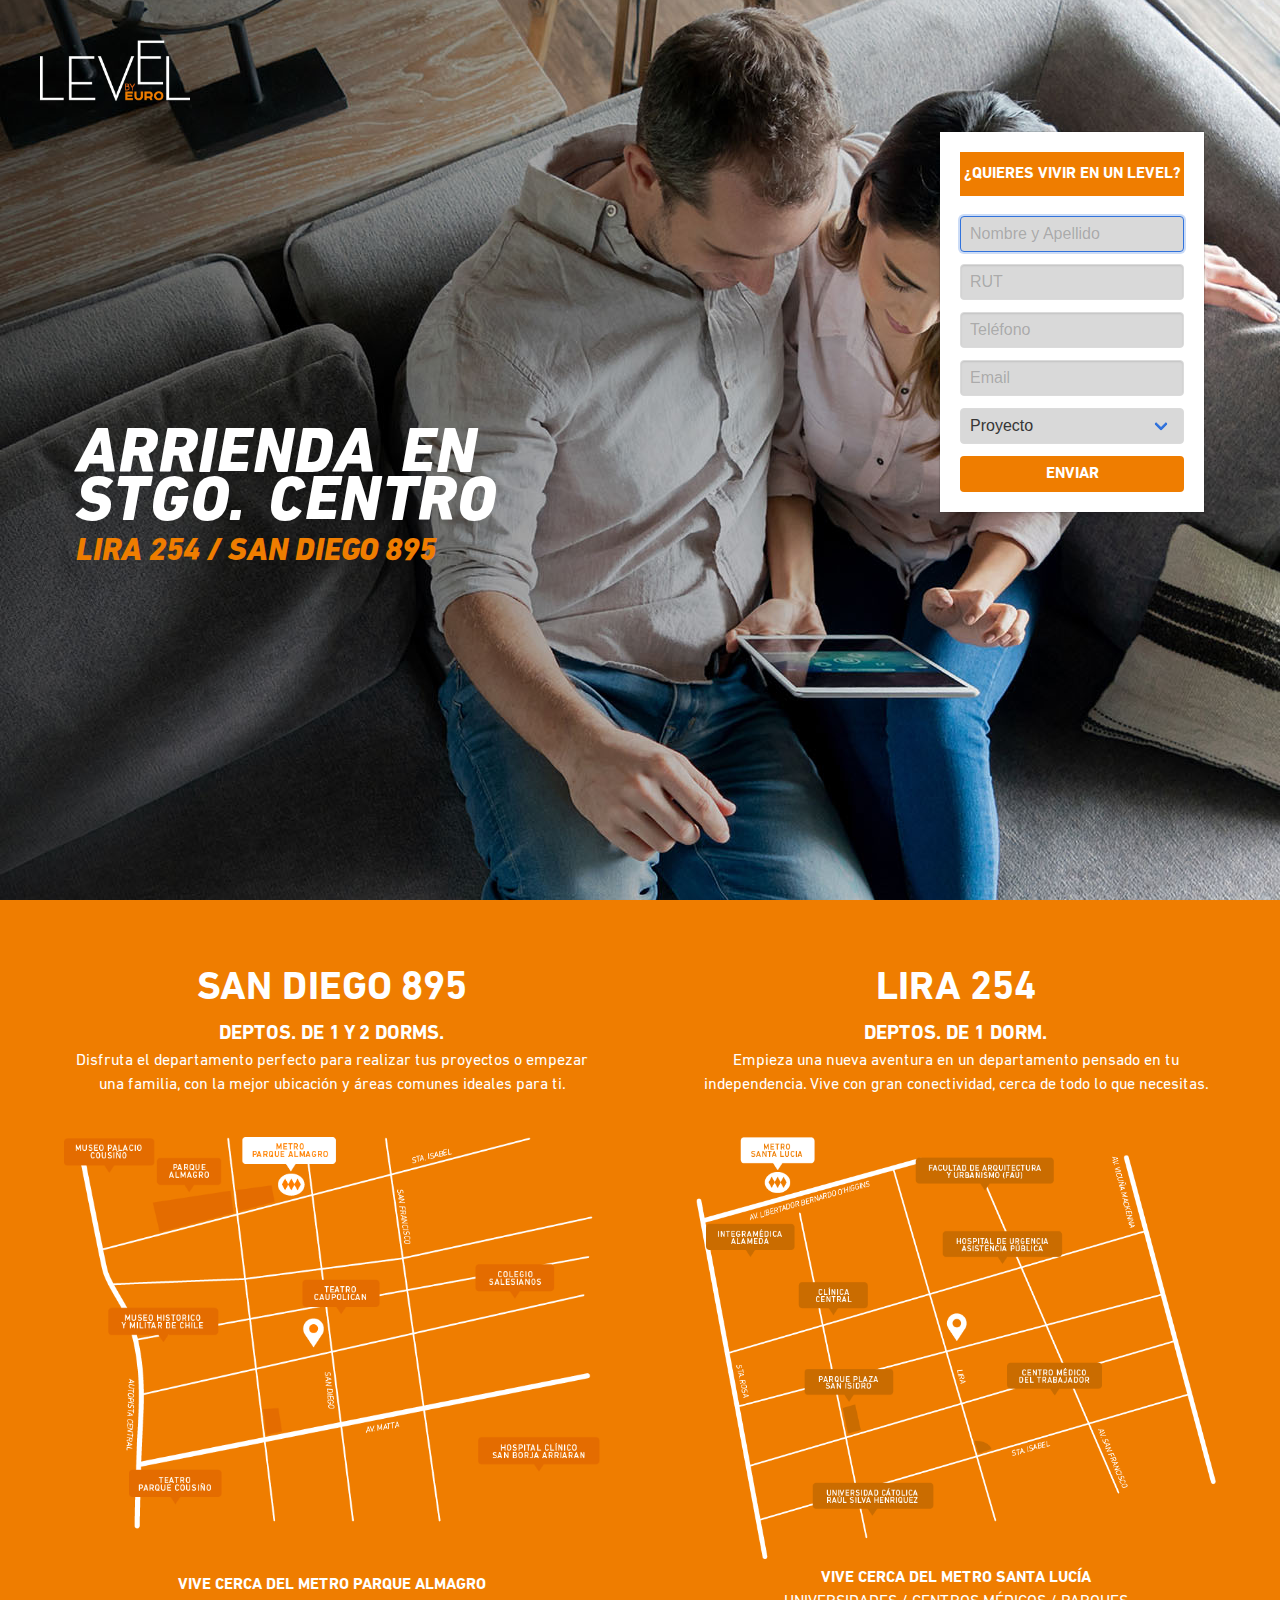
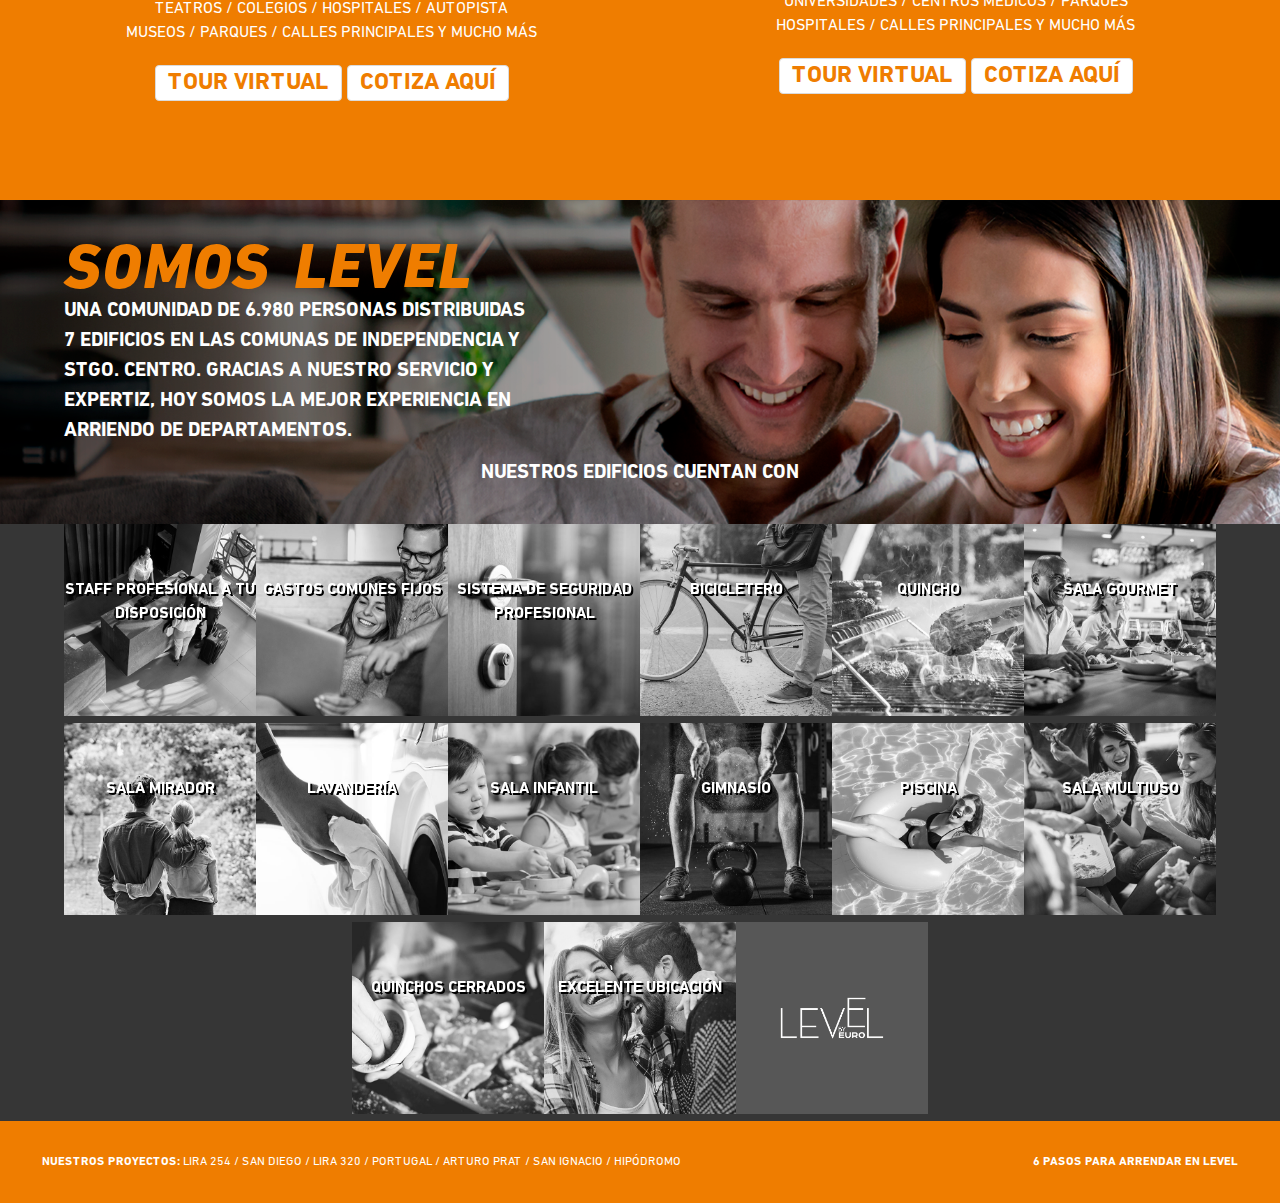
==== index.html @ c282cc86 "Lanzamiento lira 254 San diego, landing casi terminada" ====
<!DOCTYPE html>
<html lang="es">
  <head>
    <meta charset="UTF-8" />
    <meta name="viewport" content="width=device-width, initial-scale=1.0" />
    <meta http-equiv="X-UA-Compatible" content="ie=edge" />
    <title>LEVEL Arriendos</title>
    <link rel="stylesheet" href="assets/css/style.min.css" />
  </head>

  <body>

    <!-- portada -->
    <section class="hero is-fullheight bg-img">
      <nav class="navbar" role="navigation" aria-label="main navigation">
        <div id="mostrar" class="navbar-brand plt40">
          <a class="" href=".">
            <img src="./assets/img/level_logo.png" width="150px" alt="Level Arriendos">
          </a>
        </div>
      </nav>

      <div class="hero-head">
      </div>
      <div class="hero-body is-left">
        <div class="container">
          <div class="columns is-marginless is-paddingless is-centered">
            <div class="column is-9-tablet">
              <p class="has-text-white is-size-1 is-size-2-mobile has-text-left DINN has-text-weight-bold is-italic portada">ARRIENDA EN<br>STGO. CENTRO</p>
              <p class="has-text-white is-size-3 is-size-4-mobile has-text-left DINN has-text-weight-bold is-italic has-text-primary">LIRA 254 / SAN DIEGO 895</p>
            </div>
            <div id="tituloP" class="column is-3-tablet ajuste" style="margin-top: -300px;">
              <!-- <div class="box"> -->
                <form action="" method="post">
                    <div id="f-close" class="box flotante">                                              
                      <div class="has-background-primary is-centered mb20 is-fixed-top">
                        <a href="#mostrar" class="button is-primary is-fullwidth has-text-white DINN has-text-weight-bold has-text-white is-size-4 is-size-6 has-text-centered ptb10">¿QUIERES VIVIR EN UN LEVEL?</a>
                      </div>                      
                    </div>
                    <div id="f-open" class="box">
                      <div class="has-background-primary is-centered mb20">
                        <p class="is-fullwidth has-text-white DINN has-text-weight-bold has-text-white is-size-4 is-size-6 has-text-centered ptb10">¿QUIERES VIVIR EN UN LEVEL?</p>
                      </div>

                      <!-- nombre -->
                      <div class="field">                            
                        <div class="control">
                          <input class="input" type="text" id="nombres" name="nombres" placeholder="Nombre y Apellido" autofocus required>
                        </div>
                      </div>
                        
                      <!-- rut -->
                      <div class="field">                            
                        <div class="control">
                          <input class="input" type="text" id="rut" name="rut" placeholder="RUT" required>
                        </div>
                      </div>
                      
                      <!-- telefono -->
                      <div class="field">                            
                        <div class="control">
                          <input class="input" type="text" id="telefono" name="telefono" placeholder="Teléfono" required>
                        </div>
                      </div>
                        
                      <!-- email -->
                      <div class="field">
                        <div class="control">
                          <input class="input" type="email" name="email" placeholder="Email" required>
                        </div>
                      </div>
                        
                      <!-- proyecto -->
                      <div class="field">
                        <div class="control">
                          <div class="select is-fullwidth">
                            <select name="proyecto" id="proyecto">
                              <option value="" disabled selected>Proyecto</option>
                              <option value="Lira 254">Lira 254</option>
                              <option value="San Diego">San Diego</option>
                            </select>
                          </div>
                        </div>
                      </div>

                      <!-- boton -->
                      <div class="">
                        <button class="button is-fullwidth is-primary"><p class="DINN has-text-weight-bold">ENVIAR</p></button>
                      </div>
                          
                    </div>
                </form>
              <!-- </div> -->
            </div>
          </div>          
        </div>
      </div>
      <div class="hero-foot"></div>
    </section>
    
    <!-- planos -->
    <section class="hero is-fullheight has-background-primary" style="z-index: 999;">
      <div class="hero-head"></div>
      <div class="hero-body">
        <div class="container">          
          <div class="columns is-marginless is-paddingless is-centered">

            <!-- san diego -->
            <div class="colum is-5 is-12-mobile is-centered">

              <!-- cabecera -->
              <div class="has-text-centered mb40">
                <p class="has-text-white DINN has-text-weight-bold is-size-2">SAN DIEGO 895</p>
                <p class="has-text-white DINN has-text-weight-bold is-size-5">DEPTOS. DE 1 Y 2 DORMS.</p>
                <p class="has-text-white DINN has-text-weight-normal is-size-6">Disfruta el departamento perfecto para realizar tus proyectos o empezar una familia, con la mejor ubicación y áreas comunes ideales para ti.</p>
              </div>

              <!-- mapa -->
              <div class="mb27">
                <img src="./assets/img/sandiego.png" alt="">
              </div>

              <!-- footer -->
              <div class="has-text-centered mb20">
                <p class="has-text-white DINN has-text-weight-bold is-size-6">VIVE CERCA DEL METRO PARQUE ALMAGRO</p>
                <p class="has-text-white DINN has-text-weight-normal is-size-6 is-size-7-mobile">TEATROS / COLEGIOS / HOSPITALES / AUTOPISTA</p>
                <p class="has-text-white DINN has-text-weight-normal is-size-6 is-size-7-mobile">MUSEOS / PARQUES / CALLES PRINCIPALES Y MUCHO MÁS</p>
              </div>

              <div class="has-text-centered mb40">
                <a href="" class="button"><p class="DINN has-text-weight-bold is-size-4 is-size-5-mobile has-text-primary">TOUR VIRTUAL</p></a>
                <a id="cotiza-sandiego" href="#mostrar" class="button"><p class="DINN has-text-weight-bold is-size-4 is-size-5-mobile has-text-primary">COTIZA AQUÍ </p></a>
              </div>

            </div>

            <!-- intermedio -->
            <div class="column is-1 is-hidden-mobile"></div>

            <!-- lira 254 -->
            <div class="colum is-5 is-12-mobile is-centered">
              <!-- cabecera -->
              <div class="has-text-centered mb40">
                <p class="has-text-white DINN has-text-weight-bold is-size-2">LIRA 254</p>
                <p class="has-text-white DINN has-text-weight-bold is-size-5">DEPTOS. DE 1 DORM.</p>
                <p class="has-text-white DINN has-text-weight-normal is-size-6">Empieza una nueva aventura en un departamento pensado en tu independencia. Vive con gran conectividad, cerca de todo lo que necesitas.</p>
              </div>

              <!-- mapa -->
              <div class="">
                <img src="./assets/img/lira254.png" alt="">
              </div>

              <!-- footer -->
              <div class="has-text-centered mb20">
                <p class="has-text-white DINN has-text-weight-bold is-size-6">VIVE CERCA DEL METRO SANTA LUCÍA</p>
                <p class="has-text-white DINN has-text-weight-normal is-size-6 is-size-7-mobile">UNIVERSIDADES / CENTROS MÉDICOS / PARQUES</p>
                <p class="has-text-white DINN has-text-weight-normal is-size-6 is-size-7-mobile">HOSPITALES / CALLES PRINCIPALES Y MUCHO MÁS</p>
              </div>

              <div class="has-text-centered mb40">
                <a href="" class="button"><p class="DINN has-text-weight-bold is-size-4 is-size-5-mobile has-text-primary">TOUR VIRTUAL</p></a>
                <a id="cotiza-lira" href="#mostrar" class="button"><p class="DINN has-text-weight-bold is-size-4 is-size-5-mobile has-text-primary">COTIZA AQUÍ </p></a>
              </div>

            </div>
          </div>
        </div>
      </div>
      <div class="hero-foot"></div>
    </section>
    
    <!-- amenities -->
    <section class="hero is-fullheight has-background-dark">            
            
      <div class="hero-body bg-img2">
        <div class="container">              

          <div class="columns pt-50">
            <div class="column is-5 is-12-mobile">
              <p class="has-text-primary is-size-1 is-size-2-mobile has-text-left DINN has-text-weight-bold is-italic portada">SOMOS LEVEL</p>
              <P class="has-text-white is-size-5 is-size-5-mobile has-text-left DINN has-text-weight-bold">UNA COMUNIDAD DE 6.980 PERSONAS 
                  DISTRIBUIDAS 7 EDIFICIOS EN LAS COMUNAS 
                  DE INDEPENDENCIA Y STGO. CENTRO. 
                  GRACIAS A NUESTRO SERVICIO Y EXPERTIZ, 
                  HOY SOMOS LA MEJOR EXPERIENCIA EN 
                  ARRIENDO DE DEPARTAMENTOS.</P>
            </div>            
          </div>
          <div class="columns is-12 is-12-mobile is-centered">
              <P class="has-text-white is-size-5 is-size-5-mobile has-text-left DINN has-text-weight-bold">NUESTROS EDIFICIOS CUENTAN CON</p>
          </div>
        </div>
      </div>
      <div class="hero-foot">
        <div class="container">
          <div class="columns is-marginless is-multiline is-mobile is-centered">
            <div class="column imagen is-centered is-paddingless is-2-desktop is-2-tablet is-4-mobile" data-overlay>
              <img src="./assets/img/09.jpg" alt="">
              <div class="titulos">
                <p class="frase DINN has-text-weight-bold has-text-centered has-text-white">STAFF PROFESIONAL A TU DISPOSICIÓN</p>
              </div>
            </div>
            <div class="column imagen is-centered is-paddingless is-2-desktop is-2-tablet is-4-mobile" data-overlay>
              <img src="./assets/img/10.jpg" alt="">
              <div class="titulos">
                <p class="frase DINN has-text-weight-bold has-text-centered has-text-white">GASTOS COMUNES FIJOS</p>
              </div>
            </div>
            <div class="column imagen is-centered is-paddingless is-2-desktop is-2-tablet is-4-mobile" data-overlay>
              <img src="./assets/img/11.jpg" alt="">
              <div class="titulos">
                <p class="frase DINN has-text-weight-bold has-text-centered has-text-white">SISTEMA DE SEGURIDAD PROFESIONAL</p>
              </div>
            </div>
            <div class="column imagen is-centered is-paddingless is-2-desktop is-2-tablet is-4-mobile" data-overlay>
              <img src="./assets/img/12.jpg" alt="">
              <div class="titulos">
                <p class="frase DINN has-text-weight-bold has-text-centered has-text-white">BICICLETERO</p>
              </div>
            </div>
            <div class="column imagen is-centered is-paddingless is-2-desktop is-2-tablet is-4-mobile" data-overlay>
              <img src="./assets/img/13.jpg" alt="">
              <div class="titulos">
                <p class="frase DINN has-text-weight-bold has-text-centered has-text-white">QUINCHO</p>
              </div>
            </div>
            <div class="column imagen is-centered is-paddingless is-2-desktop is-2-tablet is-4-mobile" data-overlay>
              <img src="./assets/img/14.jpg" alt="">
              <div class="titulos">
                <p class="frase DINN has-text-weight-bold has-text-centered has-text-white">SALA GOURMET</p>
              </div>
            </div>
            <div class="column imagen is-centered is-paddingless is-2-desktop is-2-tablet is-4-mobile" data-overlay>
              <img src="./assets/img/15.jpg" alt="">
              <div class="titulos">
                <p class="frase DINN has-text-weight-bold has-text-centered has-text-white">SALA MIRADOR</p>
              </div>
            </div>
            <div class="column imagen is-centered is-paddingless is-2-desktop is-2-tablet is-4-mobile" data-overlay>
              <img src="./assets/img/16.jpg" alt="">
              <div class="titulos">
                <p class="frase DINN has-text-weight-bold has-text-centered has-text-white">LAVANDERÍA</p>
              </div>
            </div>
            <div class="column imagen is-centered is-paddingless is-2-desktop is-2-tablet is-4-mobile" data-overlay>
              <img src="./assets/img/17.jpg" alt="">
              <div class="titulos">
                <p class="frase DINN has-text-weight-bold has-text-centered has-text-white">SALA INFANTIL</p>
              </div>
            </div>
            <div class="column imagen is-centered is-paddingless is-2-desktop is-2-tablet is-4-mobile" data-overlay>
              <img src="./assets/img/18.jpg" alt="">
              <div class="titulos">
                <p class="frase DINN has-text-weight-bold has-text-centered has-text-white">GIMNASIO</p>
              </div>
            </div>
            <div class="column imagen is-centered is-paddingless is-2-desktop is-2-tablet is-4-mobile" data-overlay>
              <img src="./assets/img/19.jpg" alt="">
              <div class="titulos">
                <p class="frase DINN has-text-weight-bold has-text-centered has-text-white">PISCINA</p>
              </div>
            </div>
            <div class="column imagen is-centered is-paddingless is-2-desktop is-2-tablet is-4-mobile" data-overlay>
              <img src="./assets/img/20.jpg" alt="">
              <div class="titulos">
                <p class="frase DINN has-text-weight-bold has-text-centered has-text-white">SALA MULTIUSO</p>
              </div>
            </div>
            <div class="column imagen is-centered is-paddingless is-2-desktop is-2-tablet is-4-mobile" data-overlay>
              <img src="./assets/img/21.jpg" alt="">
              <div class="titulos">
                <p class="frase DINN has-text-weight-bold has-text-centered has-text-white">QUINCHOS CERRADOS</p>
              </div>
            </div>
            <div class="column imagen is-centered is-paddingless is-2-desktop is-2-tablet is-4-mobile" data-overlay>
              <img src="./assets/img/22.jpg" alt="">
              <div class="titulos">
                <p class="frase DINN has-text-weight-bold has-text-centered has-text-white">EXCELENTE UBICACIÓN</p>
              </div>
            </div>
            <div class="column is-centered is-paddingless is-2-desktop is-2-tablet is-4-mobile"><img src="./assets/img/25.jpg" alt=""></div>
          </div>
        </div>
                              
        <div class="columns is-marginless is-paddingless has-background-primary DINN">
          <div class="column is-9">
            <p class="is-size-7 has-text-white ptlb20 is-hidden-mobile"><span class="has-text-weight-bold">NUESTROS PROYECTOS: </span>
              <a class="has-text-white has-text-weight-normal" href="http://www.leveleuro.cl/nuestros-edificios/lira254/" target="_blank">LIRA 254</a> /
              <a class="has-text-white has-text-weight-normal" href="http://www.leveleuro.cl/nuestros-edificios/san-diego/" target="_blank">SAN DIEGO</a> /
              <a class="has-text-white has-text-weight-normal" href="http://www.leveleuro.cl/nuestros-edificios/lira-2/" target="_blank">LIRA 320</a> /
              <a class="has-text-white has-text-weight-normal" href="http://www.leveleuro.cl/nuestros-edificios/portugal-2/" target="_blank">PORTUGAL</a> /
              <a class="has-text-white has-text-weight-normal" href="http://www.leveleuro.cl/nuestros-edificios/arturo-prat/" target="_blank">ARTURO PRAT</a> /
              <a class="has-text-white has-text-weight-normal" href="http://www.leveleuro.cl/nuestros-edificios/san-ignacio/" target="_blank">SAN IGNACIO</a> /
              <a class="has-text-white has-text-weight-normal" href="http://www.leveleuro.cl/nuestros-edificios/hiprodomo/" target="_blank">HIPÓDROMO</a>
            </p>
          </div>        
          <div class="column is-3 has-text-right has-text-centered-mobile">
            <p class="has-text-white is-size-7 is-size-5-mobile ptlb20 pr20">
              <a class="has-text-white has-text-weight-bold" href="http://www.leveleuro.cl/wp-content/uploads/2019/05/6_PASOS_ARRIENDO_LEVEL.pdf" target="_blank">6 PASOS PARA ARRENDAR EN LEVEL</a>
            </p>
          </div>
        </div>
      </div>

    </section>

    <script src="assets/js/jquery-3.3.1.min.js"></script>
    <script src="assets/js/functions.js"></script>    
  </body>
</html>
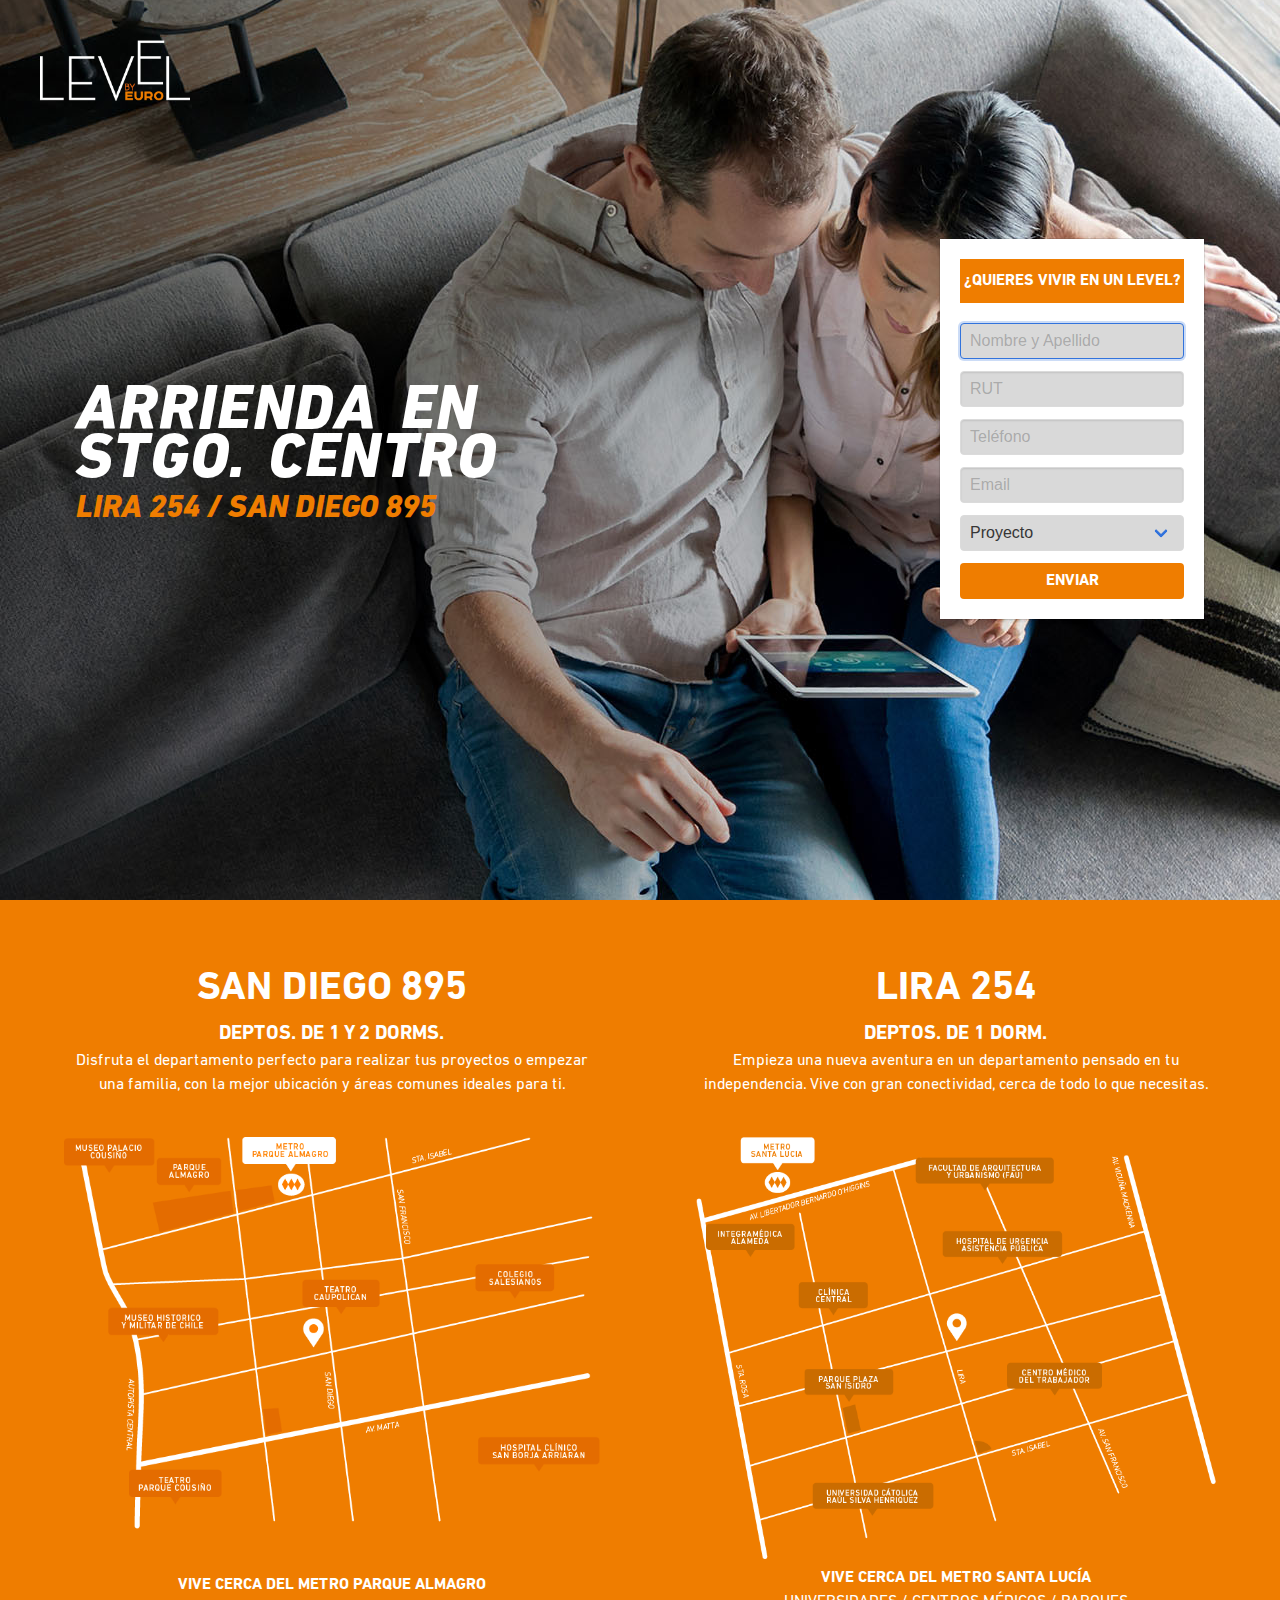
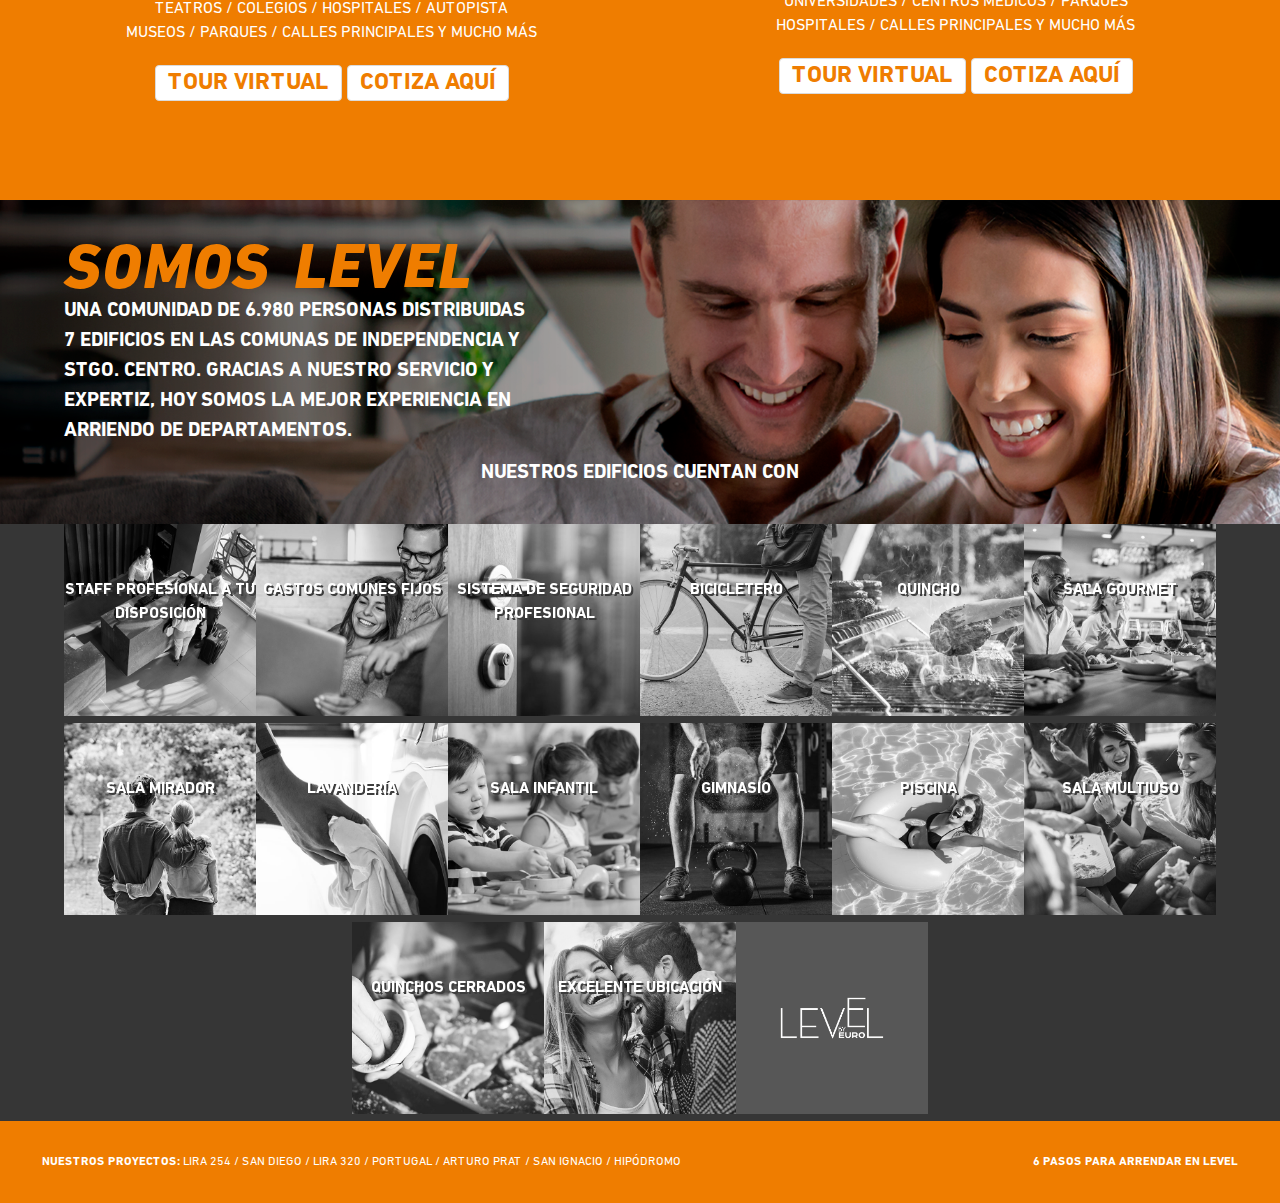
==== commit 22f61791: "Ajustes para moviles" ====
--- a/index.html
+++ b/index.html
@@ -13,7 +13,7 @@
     <!-- portada -->
     <section class="hero is-fullheight bg-img">
       <nav class="navbar" role="navigation" aria-label="main navigation">
-        <div id="mostrar" class="navbar-brand plt40">
+        <div id="mostrar" class="navbar-brand plt40 is-centered-mobile">
           <a class="" href=".">
             <img src="./assets/img/level_logo.png" width="150px" alt="Level Arriendos">
           </a>
@@ -22,18 +22,18 @@
 
       <div class="hero-head">
       </div>
-      <div class="hero-body is-left">
+      <div class="hero-body">
         <div class="container">
           <div class="columns is-marginless is-paddingless is-centered">
-            <div class="column is-9-tablet">
+            <div class="column is-9-tablet is-12-mobile">
               <p class="has-text-white is-size-1 is-size-2-mobile has-text-left DINN has-text-weight-bold is-italic portada">ARRIENDA EN<br>STGO. CENTRO</p>
               <p class="has-text-white is-size-3 is-size-4-mobile has-text-left DINN has-text-weight-bold is-italic has-text-primary">LIRA 254 / SAN DIEGO 895</p>
             </div>
-            <div id="tituloP" class="column is-3-tablet ajuste" style="margin-top: -300px;">
+            <div id="tituloP" class="column is-3-tablet is-12-mobile ajuste">
               <!-- <div class="box"> -->
                 <form action="" method="post">
                     <div id="f-close" class="box flotante">                                              
-                      <div class="has-background-primary is-centered mb20 is-fixed-top">
+                      <div class="has-background-primary is-centered mb20">
                         <a href="#mostrar" class="button is-primary is-fullwidth has-text-white DINN has-text-weight-bold has-text-white is-size-4 is-size-6 has-text-centered ptb10">¿QUIERES VIVIR EN UN LEVEL?</a>
                       </div>                      
                     </div>
@@ -128,7 +128,7 @@
               </div>
 
               <div class="has-text-centered mb40">
-                <a href="" class="button"><p class="DINN has-text-weight-bold is-size-4 is-size-5-mobile has-text-primary">TOUR VIRTUAL</p></a>
+                <a href="http://leveleuro.cl/tour/sandiego/" target="_blank" class="button"><p class="DINN has-text-weight-bold is-size-4 is-size-5-mobile has-text-primary">TOUR VIRTUAL</p></a>
                 <a id="cotiza-sandiego" href="#mostrar" class="button"><p class="DINN has-text-weight-bold is-size-4 is-size-5-mobile has-text-primary">COTIZA AQUÍ </p></a>
               </div>
 
@@ -159,7 +159,7 @@
               </div>
 
               <div class="has-text-centered mb40">
-                <a href="" class="button"><p class="DINN has-text-weight-bold is-size-4 is-size-5-mobile has-text-primary">TOUR VIRTUAL</p></a>
+                <a href="http://www.leveleuro.cl/tour/lira254/" target="_blank" class="button"><p class="DINN has-text-weight-bold is-size-4 is-size-5-mobile has-text-primary">TOUR VIRTUAL</p></a>
                 <a id="cotiza-lira" href="#mostrar" class="button"><p class="DINN has-text-weight-bold is-size-4 is-size-5-mobile has-text-primary">COTIZA AQUÍ </p></a>
               </div>
 
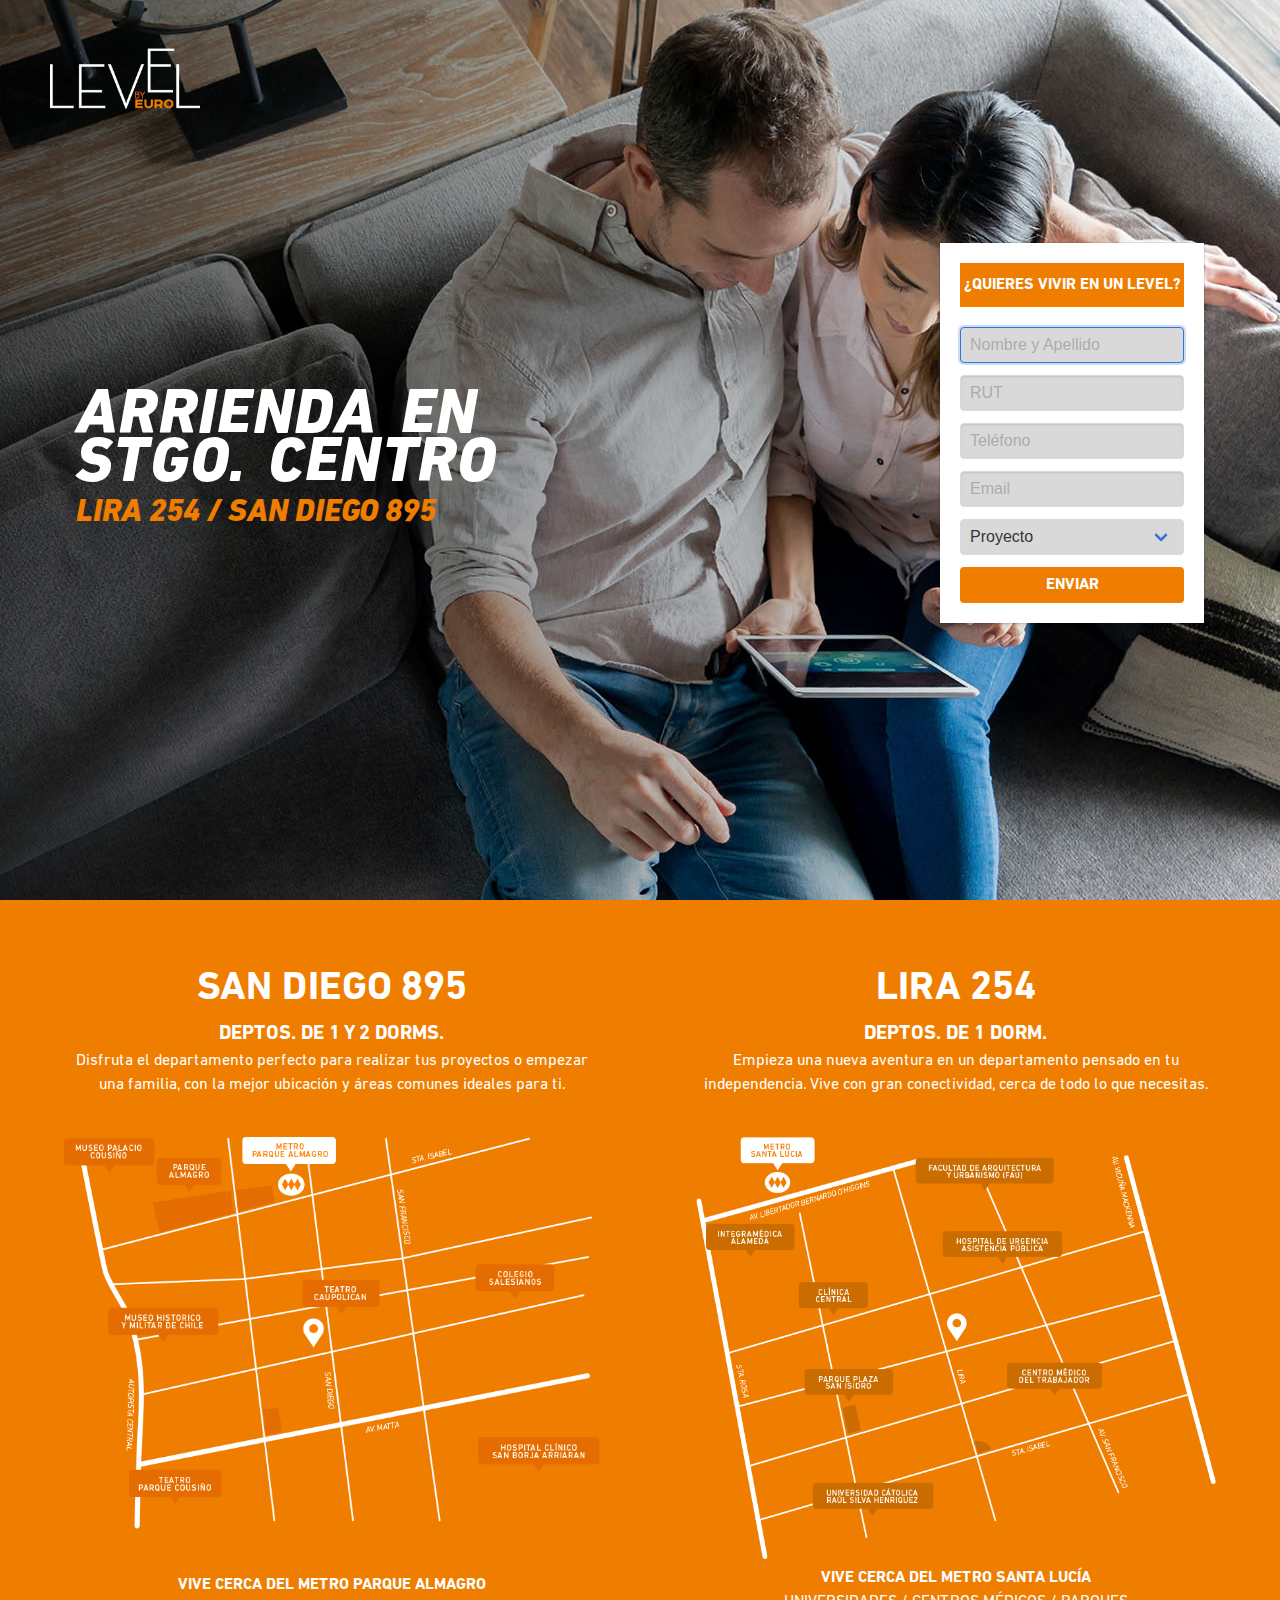
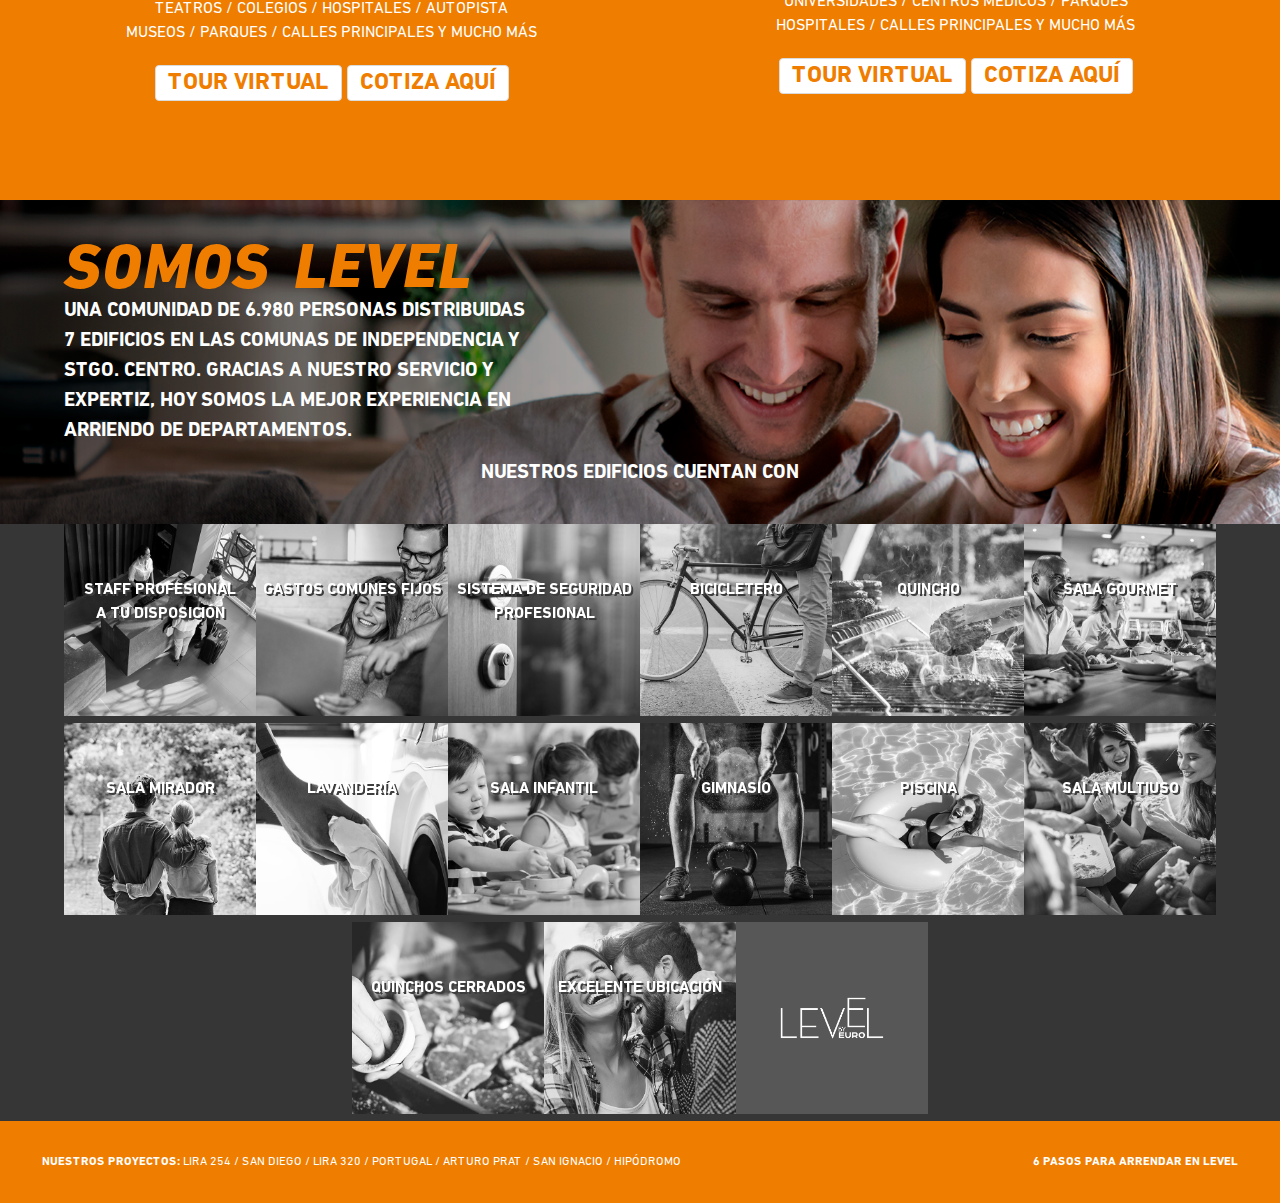
==== commit 50888a33: "Termino de landing" ====
--- a/index.html
+++ b/index.html
@@ -8,13 +8,104 @@
     <link rel="stylesheet" href="assets/css/style.min.css" />
   </head>
 
+  <!-- Google Tag Manager -->
+  <script>(function(w,d,s,l,i){w[l]=w[l]||[];w[l].push({'gtm.start':
+      new Date().getTime(),event:'gtm.js'});var f=d.getElementsByTagName(s)[0],
+      j=d.createElement(s),dl=l!='dataLayer'?'&l='+l:'';j.async=true;j.src=
+      'https://www.googletagmanager.com/gtm.js?id='+i+dl;f.parentNode.insertBefore(j,f);
+      })(window,document,'script','dataLayer','GTM-NVTMP6Z');</script>
+      <!-- End Google Tag Manager -->
+  
+  
+      <!-- Global site tag (gtag.js) - Google Analytics -->
+      <script async src="https://www.googletagmanager.com/gtag/js?id=UA-129135609-1"></script>
+      <script>
+          window.dataLayer = window.dataLayer || [];
+  
+          function gtag() {
+              dataLayer.push(arguments);
+          }
+          gtag('js', new Date());
+  
+          gtag('config', 'UA-129135609-1');
+      </script>
+      <!-- Fin Google Analytics-->
+  
+      <!-- Facebook Pixel Code -->
+      <script>
+          ! function(f, b, e, v, n, t, s) {
+              if (f.fbq) return;
+              n = f.fbq = function() {
+                  n.callMethod ?
+                      n.callMethod.apply(n, arguments) : n.queue.push(arguments)
+              };
+              if (!f._fbq) f._fbq = n;
+              n.push = n;
+              n.loaded = !0;
+              n.version = '2.0';
+              n.queue = [];
+              t = b.createElement(e);
+              t.async = !0;
+              t.src = v;
+              s = b.getElementsByTagName(e)[0];
+              s.parentNode.insertBefore(t, s)
+          }(window, document, 'script',
+              'https://connect.facebook.net/en_US/fbevents.js');
+          fbq('init', '343649909780455');
+          fbq('track', 'PageView');
+      </script>
+      <noscript>
+      <img height="1" width="1" 
+      src="https://www.facebook.com/tr?id=343649909780455&ev=PageView
+      &noscript=1"/>
+      </noscript>
+      <!-- End Facebook Pixel Code -->
+  
+      <!--PIXEL POST PAGE-->
+      <!-- Facebook Pixel Code -->
+      <script>
+          ! function(f, b, e, v, n, t, s) {
+              if (f.fbq) return;
+              n = f.fbq = function() {
+                  n.callMethod ?
+                      n.callMethod.apply(n, arguments) : n.queue.push(arguments)
+              };
+              if (!f._fbq) f._fbq = n;
+              n.push = n;
+              n.loaded = !0;
+              n.version = '2.0';
+              n.queue = [];
+              t = b.createElement(e);
+              t.async = !0;
+              t.src = v;
+              s = b.getElementsByTagName(e)[0];
+              s.parentNode.insertBefore(t, s)
+          }(window, document, 'script',
+              'https://connect.facebook.net/en_US/fbevents.js');
+          fbq('init', '206726853582312');
+          fbq('track', 'PageView');
+      </script>
+      <noscript>
+          <img height="1" width="1" 
+          src="https://www.facebook.com/tr?id=206726853582312&ev=PageView
+          &noscript=1"/>
+      </noscript>
+      <!-- End Facebook Pixel Code -->
+
   <body>
+
+    <!-- Google Tag Manager (noscript) -->
+    <noscript><iframe src="https://www.googletagmanager.com/ns.html?id=GTM-NVTMP6Z"
+      height="0" width="0" style="display:none;visibility:hidden"></iframe></noscript>
+    <!-- End Google Tag Manager (noscript) -->
+      
 
     <!-- portada -->
     <section class="hero is-fullheight bg-img">
       <nav class="navbar" role="navigation" aria-label="main navigation">
-        <div id="mostrar" class="navbar-brand plt40 is-centered-mobile">
-          <a class="" href=".">
+        <div id="mostrar" class="navbar-brand izq">
+          <a class="has-text-centered" href=".">
+            <br><br>
             <img src="./assets/img/level_logo.png" width="150px" alt="Level Arriendos">
           </a>
         </div>
@@ -26,14 +117,14 @@
         <div class="container">
           <div class="columns is-marginless is-paddingless is-centered">
             <div class="column is-9-tablet is-12-mobile">
-              <p class="has-text-white is-size-1 is-size-2-mobile has-text-left DINN has-text-weight-bold is-italic portada">ARRIENDA EN<br>STGO. CENTRO</p>
-              <p class="has-text-white is-size-3 is-size-4-mobile has-text-left DINN has-text-weight-bold is-italic has-text-primary">LIRA 254 / SAN DIEGO 895</p>
+              <p class="has-text-white is-size-1 is-size-2-mobile has-text-left has-text-centered-mobile DINN has-text-weight-bold is-italic portada">ARRIENDA EN<br>STGO. CENTRO</p>
+              <p class="has-text-white is-size-3 is-size-4-mobile has-text-left has-text-centered-mobile DINN has-text-weight-bold is-italic has-text-primary">LIRA 254 / SAN DIEGO 895</p>
             </div>
             <div id="tituloP" class="column is-3-tablet is-12-mobile ajuste">
               <!-- <div class="box"> -->
-                <form action="" method="post">
+                <form action="snd.php" method="post">
                     <div id="f-close" class="box flotante">                                              
-                      <div class="has-background-primary is-centered mb20">
+                      <div class="has-background-primary is-centered mb5">
                         <a href="#mostrar" class="button is-primary is-fullwidth has-text-white DINN has-text-weight-bold has-text-white is-size-4 is-size-6 has-text-centered ptb10">¿QUIERES VIVIR EN UN LEVEL?</a>
                       </div>                      
                     </div>
@@ -45,7 +136,7 @@
                       <!-- nombre -->
                       <div class="field">                            
                         <div class="control">
-                          <input class="input" type="text" id="nombres" name="nombres" placeholder="Nombre y Apellido" autofocus required>
+                          <input class="input" type="text" id="nombre" name="nombre" placeholder="Nombre y Apellido" autofocus required>
                         </div>
                       </div>
                         
@@ -66,7 +157,7 @@
                       <!-- email -->
                       <div class="field">
                         <div class="control">
-                          <input class="input" type="email" name="email" placeholder="Email" required>
+                          <input class="input" type="correo" name="correo" placeholder="Email" required>
                         </div>
                       </div>
                         
@@ -74,7 +165,7 @@
                       <div class="field">
                         <div class="control">
                           <div class="select is-fullwidth">
-                            <select name="proyecto" id="proyecto">
+                            <select name="proyecto" id="proyecto" required>
                               <option value="" disabled selected>Proyecto</option>
                               <option value="Lira 254">Lira 254</option>
                               <option value="San Diego">San Diego</option>
@@ -198,85 +289,85 @@
             <div class="column imagen is-centered is-paddingless is-2-desktop is-2-tablet is-4-mobile" data-overlay>
               <img src="./assets/img/09.jpg" alt="">
               <div class="titulos">
-                <p class="frase DINN has-text-weight-bold has-text-centered has-text-white">STAFF PROFESIONAL A TU DISPOSICIÓN</p>
+                <p class="frase DINN has-text-weight-bold has-text-centered is-size-6 is-size-7-mobile has-text-white">STAFF PROFESIONAL <br>A TU DISPOSICIÓN</p>
               </div>
             </div>
             <div class="column imagen is-centered is-paddingless is-2-desktop is-2-tablet is-4-mobile" data-overlay>
               <img src="./assets/img/10.jpg" alt="">
               <div class="titulos">
-                <p class="frase DINN has-text-weight-bold has-text-centered has-text-white">GASTOS COMUNES FIJOS</p>
+                <p class="frase DINN has-text-weight-bold has-text-centered is-size-6 is-size-7-mobile has-text-white">GASTOS COMUNES FIJOS</p>
               </div>
             </div>
             <div class="column imagen is-centered is-paddingless is-2-desktop is-2-tablet is-4-mobile" data-overlay>
               <img src="./assets/img/11.jpg" alt="">
               <div class="titulos">
-                <p class="frase DINN has-text-weight-bold has-text-centered has-text-white">SISTEMA DE SEGURIDAD PROFESIONAL</p>
+                <p class="frase DINN has-text-weight-bold has-text-centered is-size-6 is-size-7-mobile has-text-white">SISTEMA DE SEGURIDAD PROFESIONAL</p>
               </div>
             </div>
             <div class="column imagen is-centered is-paddingless is-2-desktop is-2-tablet is-4-mobile" data-overlay>
               <img src="./assets/img/12.jpg" alt="">
               <div class="titulos">
-                <p class="frase DINN has-text-weight-bold has-text-centered has-text-white">BICICLETERO</p>
+                <p class="frase DINN has-text-weight-bold has-text-centered is-size-6 is-size-7-mobile has-text-white">BICICLETERO</p>
               </div>
             </div>
             <div class="column imagen is-centered is-paddingless is-2-desktop is-2-tablet is-4-mobile" data-overlay>
               <img src="./assets/img/13.jpg" alt="">
               <div class="titulos">
-                <p class="frase DINN has-text-weight-bold has-text-centered has-text-white">QUINCHO</p>
+                <p class="frase DINN has-text-weight-bold has-text-centered is-size-6 is-size-7-mobile has-text-white">QUINCHO</p>
               </div>
             </div>
             <div class="column imagen is-centered is-paddingless is-2-desktop is-2-tablet is-4-mobile" data-overlay>
               <img src="./assets/img/14.jpg" alt="">
               <div class="titulos">
-                <p class="frase DINN has-text-weight-bold has-text-centered has-text-white">SALA GOURMET</p>
+                <p class="frase DINN has-text-weight-bold has-text-centered is-size-6 is-size-7-mobile has-text-white">SALA GOURMET</p>
               </div>
             </div>
             <div class="column imagen is-centered is-paddingless is-2-desktop is-2-tablet is-4-mobile" data-overlay>
               <img src="./assets/img/15.jpg" alt="">
               <div class="titulos">
-                <p class="frase DINN has-text-weight-bold has-text-centered has-text-white">SALA MIRADOR</p>
+                <p class="frase DINN has-text-weight-bold has-text-centered is-size-6 is-size-7-mobile has-text-white">SALA MIRADOR</p>
               </div>
             </div>
             <div class="column imagen is-centered is-paddingless is-2-desktop is-2-tablet is-4-mobile" data-overlay>
               <img src="./assets/img/16.jpg" alt="">
               <div class="titulos">
-                <p class="frase DINN has-text-weight-bold has-text-centered has-text-white">LAVANDERÍA</p>
+                <p class="frase DINN has-text-weight-bold has-text-centered is-size-6 is-size-7-mobile has-text-white">LAVANDERÍA</p>
               </div>
             </div>
             <div class="column imagen is-centered is-paddingless is-2-desktop is-2-tablet is-4-mobile" data-overlay>
               <img src="./assets/img/17.jpg" alt="">
               <div class="titulos">
-                <p class="frase DINN has-text-weight-bold has-text-centered has-text-white">SALA INFANTIL</p>
+                <p class="frase DINN has-text-weight-bold has-text-centered is-size-6 is-size-7-mobile has-text-white">SALA INFANTIL</p>
               </div>
             </div>
             <div class="column imagen is-centered is-paddingless is-2-desktop is-2-tablet is-4-mobile" data-overlay>
               <img src="./assets/img/18.jpg" alt="">
               <div class="titulos">
-                <p class="frase DINN has-text-weight-bold has-text-centered has-text-white">GIMNASIO</p>
+                <p class="frase DINN has-text-weight-bold has-text-centered is-size-6 is-size-7-mobile has-text-white">GIMNASIO</p>
               </div>
             </div>
             <div class="column imagen is-centered is-paddingless is-2-desktop is-2-tablet is-4-mobile" data-overlay>
               <img src="./assets/img/19.jpg" alt="">
               <div class="titulos">
-                <p class="frase DINN has-text-weight-bold has-text-centered has-text-white">PISCINA</p>
+                <p class="frase DINN has-text-weight-bold has-text-centered is-size-6 is-size-7-mobile has-text-white">PISCINA</p>
               </div>
             </div>
             <div class="column imagen is-centered is-paddingless is-2-desktop is-2-tablet is-4-mobile" data-overlay>
               <img src="./assets/img/20.jpg" alt="">
               <div class="titulos">
-                <p class="frase DINN has-text-weight-bold has-text-centered has-text-white">SALA MULTIUSO</p>
+                <p class="frase DINN has-text-weight-bold has-text-centered is-size-6 is-size-7-mobile has-text-white">SALA MULTIUSO</p>
               </div>
             </div>
             <div class="column imagen is-centered is-paddingless is-2-desktop is-2-tablet is-4-mobile" data-overlay>
               <img src="./assets/img/21.jpg" alt="">
               <div class="titulos">
-                <p class="frase DINN has-text-weight-bold has-text-centered has-text-white">QUINCHOS CERRADOS</p>
+                <p class="frase DINN has-text-weight-bold has-text-centered is-size-6 is-size-7-mobile has-text-white">QUINCHOS CERRADOS</p>
               </div>
             </div>
             <div class="column imagen is-centered is-paddingless is-2-desktop is-2-tablet is-4-mobile" data-overlay>
               <img src="./assets/img/22.jpg" alt="">
               <div class="titulos">
-                <p class="frase DINN has-text-weight-bold has-text-centered has-text-white">EXCELENTE UBICACIÓN</p>
+                <p class="frase DINN has-text-weight-bold has-text-centered is-size-6 is-size-7-mobile has-text-white">EXCELENTE UBICACIÓN</p>
               </div>
             </div>
             <div class="column is-centered is-paddingless is-2-desktop is-2-tablet is-4-mobile"><img src="./assets/img/25.jpg" alt=""></div>
